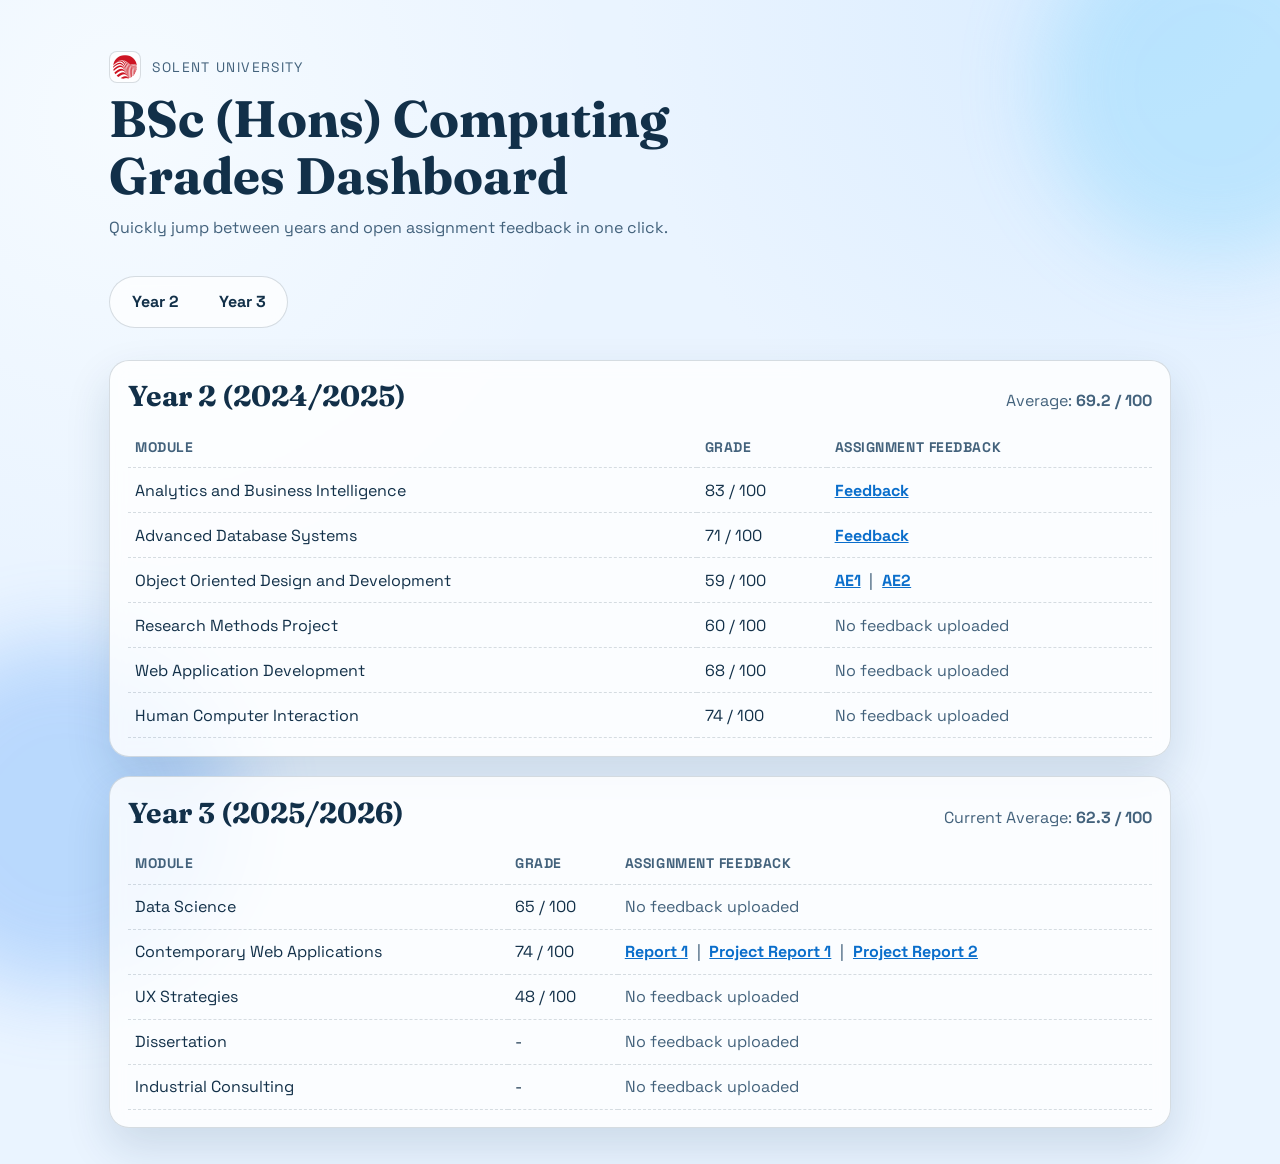
==== index.html @ d3df7b65 "Add HTML dashboard with blue theme and Solent logo" ====
<!doctype html>
<html lang="en">
  <head>
    <meta charset="UTF-8" />
    <meta name="viewport" content="width=device-width, initial-scale=1.0" />
    <title>BSc Computing Grades Dashboard</title>
    <link rel="preconnect" href="https://fonts.googleapis.com" />
    <link rel="preconnect" href="https://fonts.gstatic.com" crossorigin />
    <link
      href="https://fonts.googleapis.com/css2?family=Fraunces:opsz,wght@9..144,600;9..144,800&family=Space+Grotesk:wght@400;500;700&display=swap"
      rel="stylesheet"
    />
    <link rel="stylesheet" href="styles.css" />
  </head>
  <body>
    <div class="bg-orb orb-a" aria-hidden="true"></div>
    <div class="bg-orb orb-b" aria-hidden="true"></div>

    <header class="hero">
      <div class="hero-brand">
        <img class="solent-logo" src="soent_logo.png" alt="Solent University logo" />
        <p class="eyebrow">Solent University</p>
      </div>
      <h1>BSc (Hons) Computing Grades Dashboard</h1>
      <p class="subtitle">Quickly jump between years and open assignment feedback in one click.</p>
      <nav class="top-nav" aria-label="Main navigation">
        <a href="#year-2">Year 2</a>
        <a href="#year-3">Year 3</a>
      </nav>
    </header>

    <main class="container">
      <section id="year-2" class="year-card reveal">
        <div class="card-header">
          <h2>Year 2 (2024/2025)</h2>
          <p class="avg">Average: <strong>69.2 / 100</strong></p>
        </div>

        <div class="table-wrap">
          <table>
            <thead>
              <tr>
                <th>Module</th>
                <th>Grade</th>
                <th>Assignment Feedback</th>
              </tr>
            </thead>
            <tbody>
              <tr>
                <td>Analytics and Business Intelligence</td>
                <td>83 / 100</td>
                <td><a href="Year%202/Analytics%20and%20Business%20Intelligence%20Grade.png" target="_blank" rel="noopener noreferrer">Feedback</a></td>
              </tr>
              <tr>
                <td>Advanced Database Systems</td>
                <td>71 / 100</td>
                <td><a href="Year%202/Advanced%20Database%20Systems%20Grade.png" target="_blank" rel="noopener noreferrer">Feedback</a></td>
              </tr>
              <tr>
                <td>Object Oriented Design and Development</td>
                <td>59 / 100</td>
                <td>
                  <a href="Year%202/Object%20Oriented%20Design%20and%20Development%20Grade%20AE1.png" target="_blank" rel="noopener noreferrer">AE1</a>
                  <span class="sep">|</span>
                  <a href="Year%202/Object%20Oriented%20Design%20and%20Development%20Grade%20AE2.png" target="_blank" rel="noopener noreferrer">AE2</a>
                </td>
              </tr>
              <tr>
                <td>Research Methods Project</td>
                <td>60 / 100</td>
                <td><span class="none">No feedback uploaded</span></td>
              </tr>
              <tr>
                <td>Web Application Development</td>
                <td>68 / 100</td>
                <td><span class="none">No feedback uploaded</span></td>
              </tr>
              <tr>
                <td>Human Computer Interaction</td>
                <td>74 / 100</td>
                <td><span class="none">No feedback uploaded</span></td>
              </tr>
            </tbody>
          </table>
        </div>
      </section>

      <section id="year-3" class="year-card reveal">
        <div class="card-header">
          <h2>Year 3 (2025/2026)</h2>
          <p class="avg">Current Average: <strong>62.3 / 100</strong></p>
        </div>

        <div class="table-wrap">
          <table>
            <thead>
              <tr>
                <th>Module</th>
                <th>Grade</th>
                <th>Assignment Feedback</th>
              </tr>
            </thead>
            <tbody>
              <tr>
                <td>Data Science</td>
                <td>65 / 100</td>
                <td><span class="none">No feedback uploaded</span></td>
              </tr>
              <tr>
                <td>Contemporary Web Applications</td>
                <td>74 / 100</td>
                <td>
                  <a href="Year%203/Contemporary%20Web%20Applications%20-%20Report%201%20Grade%20Feedback.png" target="_blank" rel="noopener noreferrer">Report 1</a>
                  <span class="sep">|</span>
                  <a href="Year%203/Contemporary%20Web%20Applications%20-%20Project%20Report%20Grade%20Feedback.png" target="_blank" rel="noopener noreferrer">Project Report 1</a>
                  <span class="sep">|</span>
                  <a href="Year%203/Contemporary%20Web%20Applications%20-%20Project%20Report%20Grade%20Feedback%20(2).png" target="_blank" rel="noopener noreferrer">Project Report 2</a>
                </td>
              </tr>
              <tr>
                <td>UX Strategies</td>
                <td>48 / 100</td>
                <td><span class="none">No feedback uploaded</span></td>
              </tr>
              <tr>
                <td>Dissertation</td>
                <td>-</td>
                <td><span class="none">No feedback uploaded</span></td>
              </tr>
              <tr>
                <td>Industrial Consulting</td>
                <td>-</td>
                <td><span class="none">No feedback uploaded</span></td>
              </tr>
            </tbody>
          </table>
        </div>
      </section>
    </main>
  </body>
</html>
---- styles.css ----
:root {
  --bg: #eaf4ff;
  --ink: #123049;
  --muted: #43627c;
  --card: rgba(255, 255, 255, 0.82);
  --line: rgba(18, 48, 73, 0.16);
  --accent: #0a6ecb;
  --accent-2: #1493ff;
  --shadow: 0 20px 45px rgba(14, 55, 92, 0.14);
}

* {
  box-sizing: border-box;
}

html {
  scroll-behavior: smooth;
}

body {
  margin: 0;
  font-family: "Space Grotesk", sans-serif;
  color: var(--ink);
  background:
    radial-gradient(circle at 10% 10%, #f6fbff 0%, transparent 30%),
    radial-gradient(circle at 90% 0%, #d9ecff 0%, transparent 32%),
    var(--bg);
  min-height: 100vh;
  position: relative;
  overflow-x: hidden;
}

.bg-orb {
  position: fixed;
  width: 350px;
  height: 350px;
  border-radius: 50%;
  filter: blur(40px);
  opacity: 0.35;
  z-index: 0;
  animation: drift 14s ease-in-out infinite;
}

.orb-a {
  background: #7dd3fc;
  top: -90px;
  right: -110px;
}

.orb-b {
  background: #60a5fa;
  bottom: -90px;
  left: -110px;
  animation-delay: 2s;
}

.hero,
.container {
  position: relative;
  z-index: 1;
}

.hero {
  max-width: 1100px;
  margin: 0 auto;
  padding: 3.2rem 1.2rem 2rem;
}

.hero-brand {
  display: flex;
  align-items: center;
  gap: 0.7rem;
}

.solent-logo {
  width: 32px;
  height: 32px;
  object-fit: contain;
  border-radius: 8px;
  background: rgba(255, 255, 255, 0.8);
  padding: 0.2rem;
  border: 1px solid var(--line);
}

.eyebrow {
  margin: 0;
  font-size: 0.86rem;
  letter-spacing: 0.1em;
  text-transform: uppercase;
  color: var(--muted);
}

h1,
h2 {
  font-family: "Fraunces", serif;
  margin: 0;
}

h1 {
  margin-top: 0.5rem;
  font-size: clamp(1.9rem, 4vw, 3.2rem);
  line-height: 1.1;
  max-width: 16ch;
}

.subtitle {
  margin-top: 0.8rem;
  color: var(--muted);
  max-width: 56ch;
}

.top-nav {
  margin-top: 1.4rem;
  display: inline-flex;
  flex-wrap: wrap;
  gap: 0.7rem;
  padding: 0.45rem;
  border: 1px solid var(--line);
  border-radius: 999px;
  background: rgba(255, 255, 255, 0.7);
  backdrop-filter: blur(8px);
  position: sticky;
  top: 0.8rem;
}

.top-nav a {
  text-decoration: none;
  color: var(--ink);
  font-weight: 700;
  padding: 0.45rem 0.9rem;
  border-radius: 999px;
  transition: transform 180ms ease, background-color 180ms ease;
}

.top-nav a:hover {
  background: rgba(10, 110, 203, 0.12);
  transform: translateY(-1px);
}

.container {
  max-width: 1100px;
  margin: 0 auto;
  padding: 0 1.2rem 2.2rem;
  display: grid;
  gap: 1.2rem;
}

.year-card {
  border: 1px solid var(--line);
  border-radius: 20px;
  background: var(--card);
  box-shadow: var(--shadow);
  backdrop-filter: blur(8px);
  padding: 1.1rem;
}

.card-header {
  display: flex;
  flex-wrap: wrap;
  justify-content: space-between;
  align-items: baseline;
  gap: 0.6rem;
  margin-bottom: 0.8rem;
}

h2 {
  font-size: clamp(1.3rem, 2.5vw, 1.8rem);
}

.avg {
  margin: 0;
  color: var(--muted);
}

.table-wrap {
  overflow-x: auto;
}

table {
  width: 100%;
  border-collapse: collapse;
  min-width: 760px;
}

th,
td {
  text-align: left;
  padding: 0.72rem 0.45rem;
  border-bottom: 1px dashed var(--line);
  vertical-align: top;
}

th {
  font-size: 0.87rem;
  text-transform: uppercase;
  letter-spacing: 0.04em;
  color: var(--muted);
}

a {
  color: var(--accent);
  font-weight: 700;
}

a:hover {
  color: var(--accent-2);
}

.sep {
  color: var(--muted);
  margin: 0 0.3rem;
}

.none {
  color: var(--muted);
}

.reveal {
  animation: rise-in 500ms ease both;
}

@keyframes rise-in {
  from {
    opacity: 0;
    transform: translateY(6px);
  }
  to {
    opacity: 1;
    transform: translateY(0);
  }
}

@keyframes drift {
  0%,
  100% {
    transform: translate(0, 0) scale(1);
  }
  50% {
    transform: translate(16px, -12px) scale(1.03);
  }
}

@media (max-width: 720px) {
  .hero {
    padding-top: 2.3rem;
  }

  .top-nav {
    width: 100%;
    justify-content: center;
  }

  .year-card {
    padding: 0.9rem;
    border-radius: 16px;
  }
}
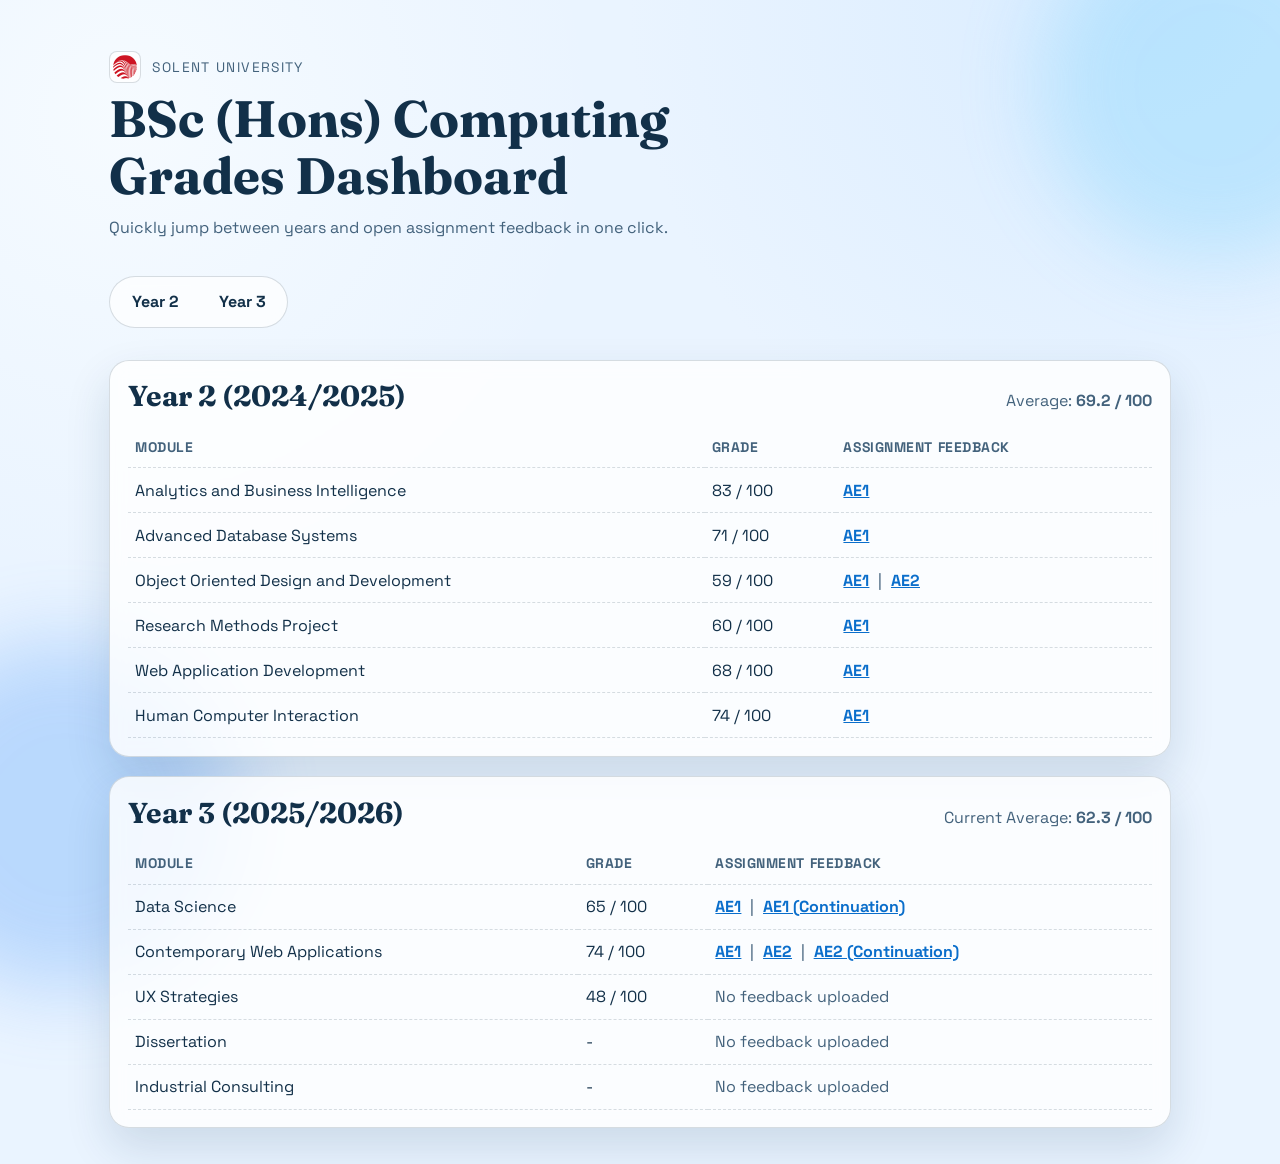
==== commit b814fc82: "Remove modal zoom feature, use simple target=_blank for feedback links" ====
--- a/index.html
+++ b/index.html
@@ -3,139 +3,13 @@
   <head>
     <meta charset="UTF-8" />
     <meta name="viewport" content="width=device-width, initial-scale=1.0" />
-    <title>BSc Computing Grades Dashboard</title>
-    <link rel="preconnect" href="https://fonts.googleapis.com" />
-    <link rel="preconnect" href="https://fonts.gstatic.com" crossorigin />
-    <link
-      href="https://fonts.googleapis.com/css2?family=Fraunces:opsz,wght@9..144,600;9..144,800&family=Space+Grotesk:wght@400;500;700&display=swap"
-      rel="stylesheet"
-    />
-    <link rel="stylesheet" href="styles.css" />
+    <title>Redirecting...</title>
+    <meta http-equiv="refresh" content="0; url=web/index.html" />
+    <script>
+      window.location.replace("web/index.html");
+    </script>
   </head>
   <body>
-    <div class="bg-orb orb-a" aria-hidden="true"></div>
-    <div class="bg-orb orb-b" aria-hidden="true"></div>
-
-    <header class="hero">
-      <div class="hero-brand">
-        <img class="solent-logo" src="soent_logo.png" alt="Solent University logo" />
-        <p class="eyebrow">Solent University</p>
-      </div>
-      <h1>BSc (Hons) Computing Grades Dashboard</h1>
-      <p class="subtitle">Quickly jump between years and open assignment feedback in one click.</p>
-      <nav class="top-nav" aria-label="Main navigation">
-        <a href="#year-2">Year 2</a>
-        <a href="#year-3">Year 3</a>
-      </nav>
-    </header>
-
-    <main class="container">
-      <section id="year-2" class="year-card reveal">
-        <div class="card-header">
-          <h2>Year 2 (2024/2025)</h2>
-          <p class="avg">Average: <strong>69.2 / 100</strong></p>
-        </div>
-
-        <div class="table-wrap">
-          <table>
-            <thead>
-              <tr>
-                <th>Module</th>
-                <th>Grade</th>
-                <th>Assignment Feedback</th>
-              </tr>
-            </thead>
-            <tbody>
-              <tr>
-                <td>Analytics and Business Intelligence</td>
-                <td>83 / 100</td>
-                <td><a href="Year%202/Analytics%20and%20Business%20Intelligence%20Grade.png" target="_blank" rel="noopener noreferrer">Feedback</a></td>
-              </tr>
-              <tr>
-                <td>Advanced Database Systems</td>
-                <td>71 / 100</td>
-                <td><a href="Year%202/Advanced%20Database%20Systems%20Grade.png" target="_blank" rel="noopener noreferrer">Feedback</a></td>
-              </tr>
-              <tr>
-                <td>Object Oriented Design and Development</td>
-                <td>59 / 100</td>
-                <td>
-                  <a href="Year%202/Object%20Oriented%20Design%20and%20Development%20Grade%20AE1.png" target="_blank" rel="noopener noreferrer">AE1</a>
-                  <span class="sep">|</span>
-                  <a href="Year%202/Object%20Oriented%20Design%20and%20Development%20Grade%20AE2.png" target="_blank" rel="noopener noreferrer">AE2</a>
-                </td>
-              </tr>
-              <tr>
-                <td>Research Methods Project</td>
-                <td>60 / 100</td>
-                <td><span class="none">No feedback uploaded</span></td>
-              </tr>
-              <tr>
-                <td>Web Application Development</td>
-                <td>68 / 100</td>
-                <td><span class="none">No feedback uploaded</span></td>
-              </tr>
-              <tr>
-                <td>Human Computer Interaction</td>
-                <td>74 / 100</td>
-                <td><span class="none">No feedback uploaded</span></td>
-              </tr>
-            </tbody>
-          </table>
-        </div>
-      </section>
-
-      <section id="year-3" class="year-card reveal">
-        <div class="card-header">
-          <h2>Year 3 (2025/2026)</h2>
-          <p class="avg">Current Average: <strong>62.3 / 100</strong></p>
-        </div>
-
-        <div class="table-wrap">
-          <table>
-            <thead>
-              <tr>
-                <th>Module</th>
-                <th>Grade</th>
-                <th>Assignment Feedback</th>
-              </tr>
-            </thead>
-            <tbody>
-              <tr>
-                <td>Data Science</td>
-                <td>65 / 100</td>
-                <td><span class="none">No feedback uploaded</span></td>
-              </tr>
-              <tr>
-                <td>Contemporary Web Applications</td>
-                <td>74 / 100</td>
-                <td>
-                  <a href="Year%203/Contemporary%20Web%20Applications%20-%20Report%201%20Grade%20Feedback.png" target="_blank" rel="noopener noreferrer">Report 1</a>
-                  <span class="sep">|</span>
-                  <a href="Year%203/Contemporary%20Web%20Applications%20-%20Project%20Report%20Grade%20Feedback.png" target="_blank" rel="noopener noreferrer">Project Report 1</a>
-                  <span class="sep">|</span>
-                  <a href="Year%203/Contemporary%20Web%20Applications%20-%20Project%20Report%20Grade%20Feedback%20(2).png" target="_blank" rel="noopener noreferrer">Project Report 2</a>
-                </td>
-              </tr>
-              <tr>
-                <td>UX Strategies</td>
-                <td>48 / 100</td>
-                <td><span class="none">No feedback uploaded</span></td>
-              </tr>
-              <tr>
-                <td>Dissertation</td>
-                <td>-</td>
-                <td><span class="none">No feedback uploaded</span></td>
-              </tr>
-              <tr>
-                <td>Industrial Consulting</td>
-                <td>-</td>
-                <td><span class="none">No feedback uploaded</span></td>
-              </tr>
-            </tbody>
-          </table>
-        </div>
-      </section>
-    </main>
+    <p>Redirecting to dashboard... <a href="web/index.html">Open dashboard</a></p>
   </body>
 </html>
